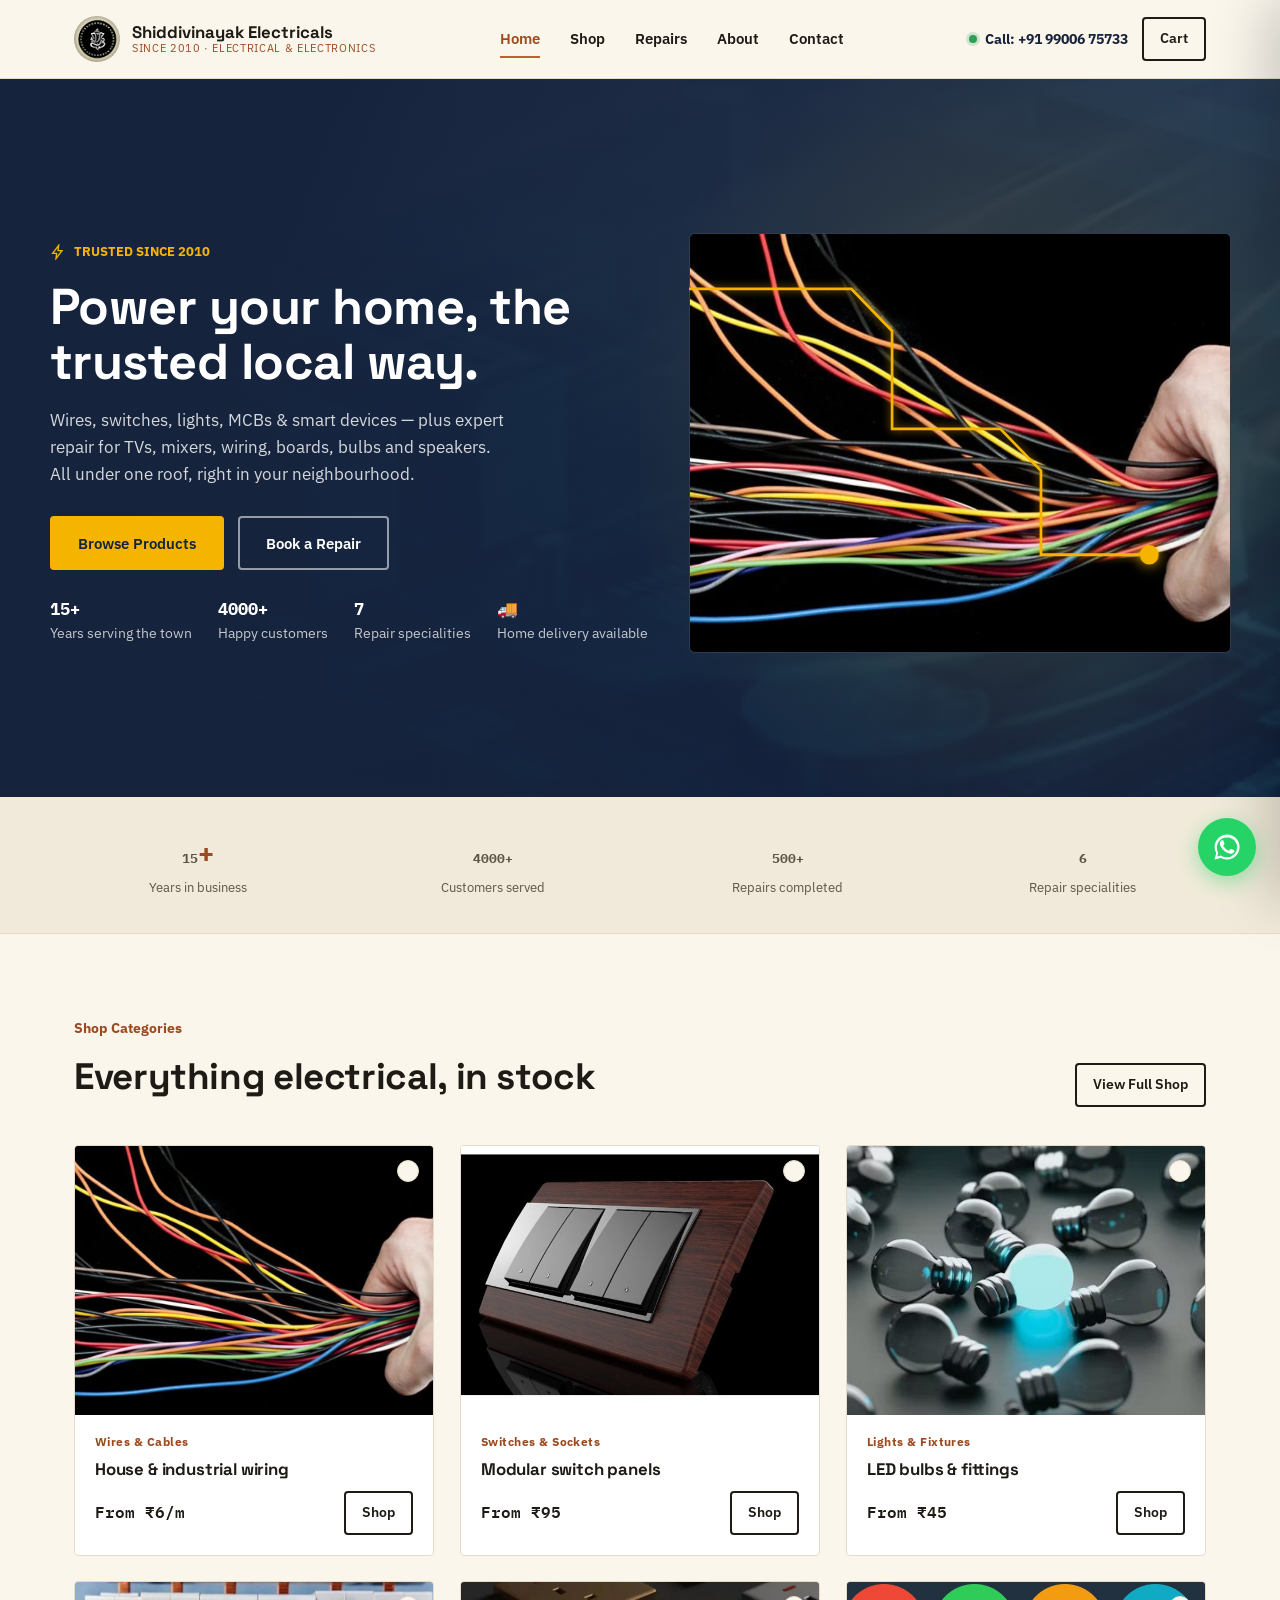
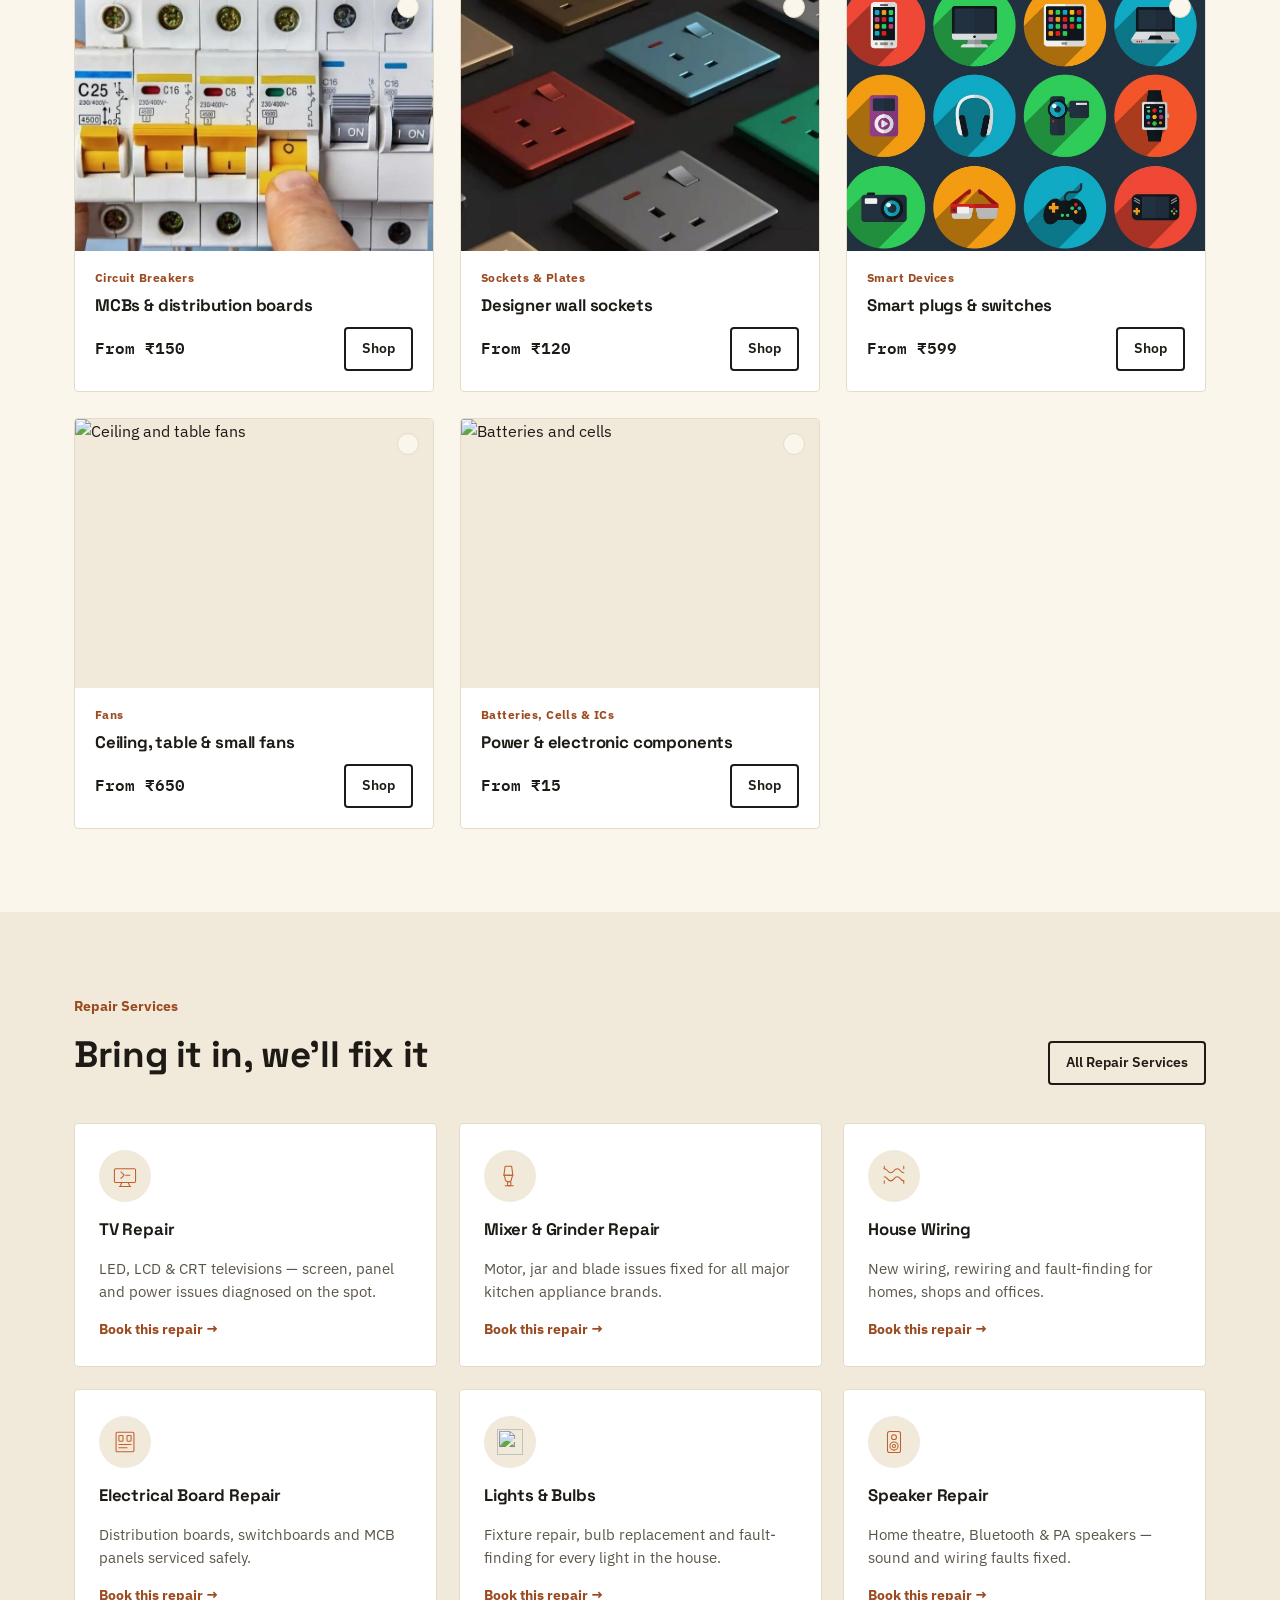
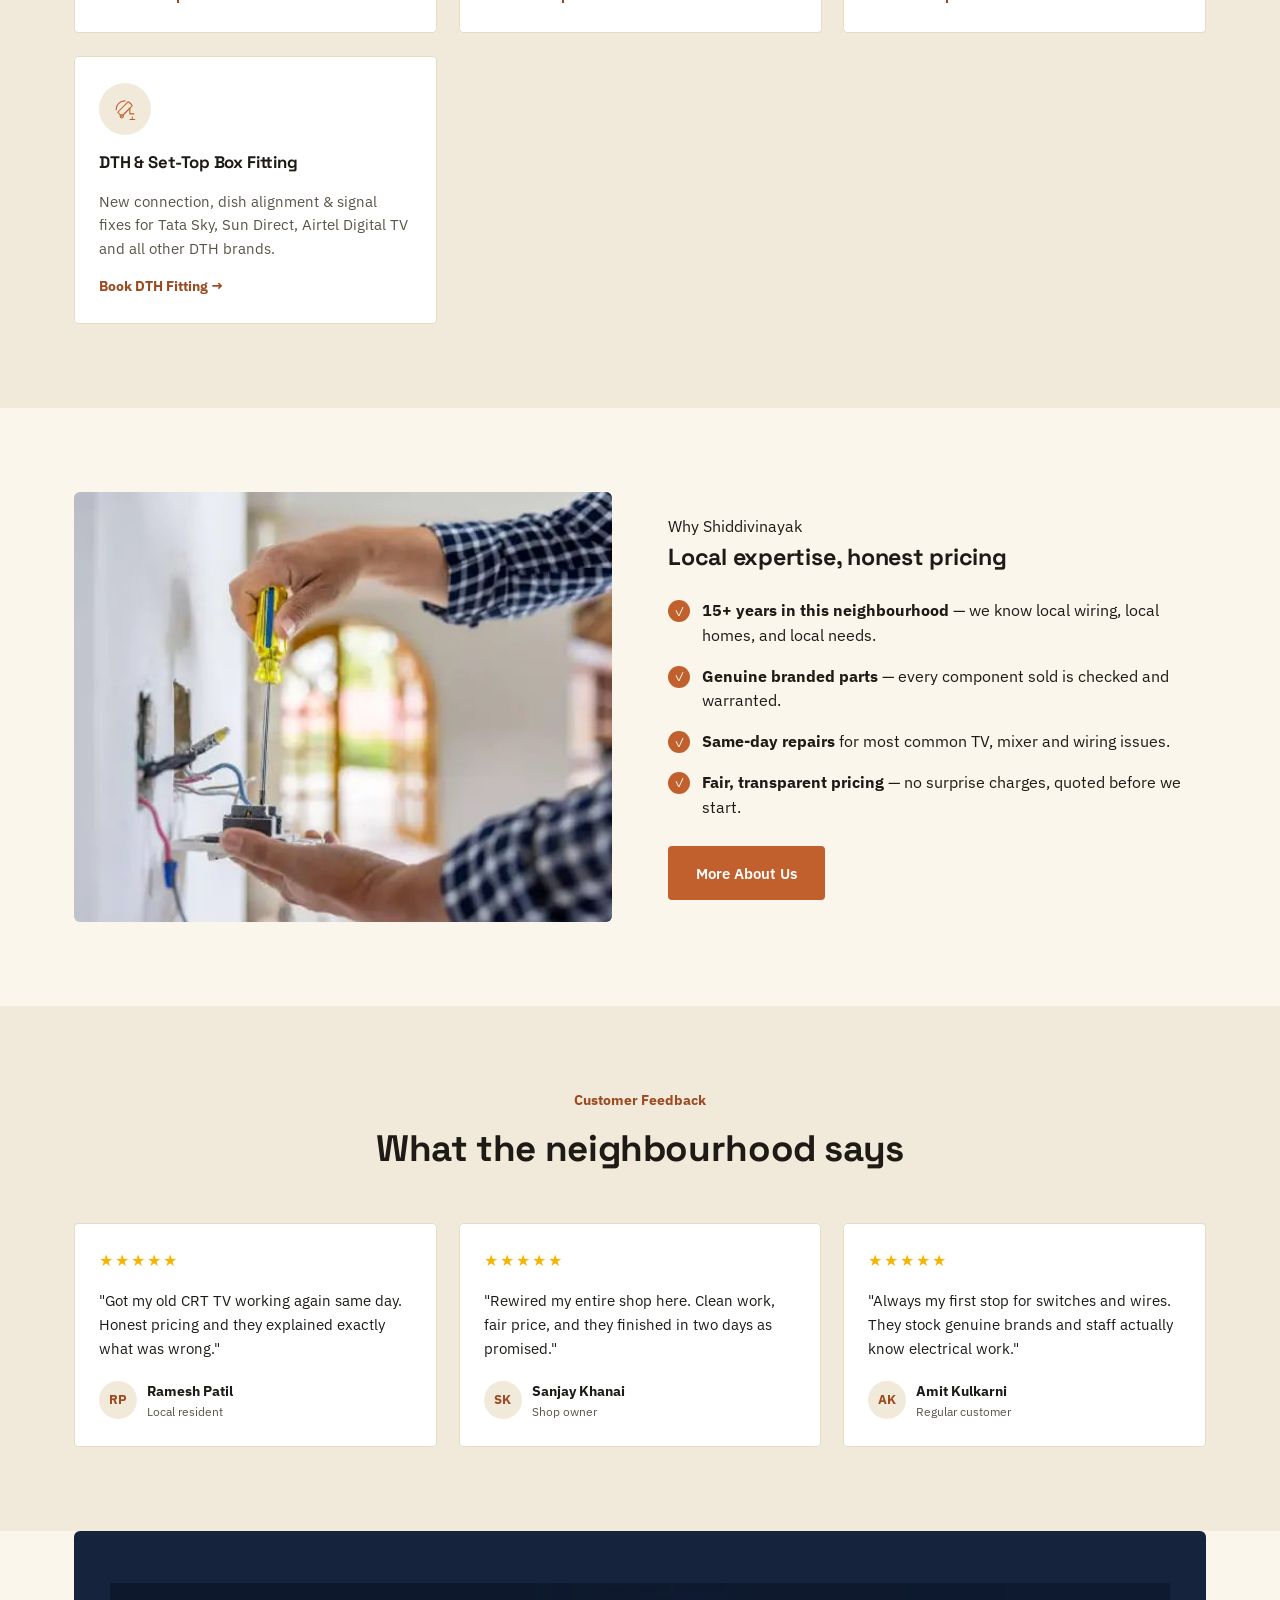
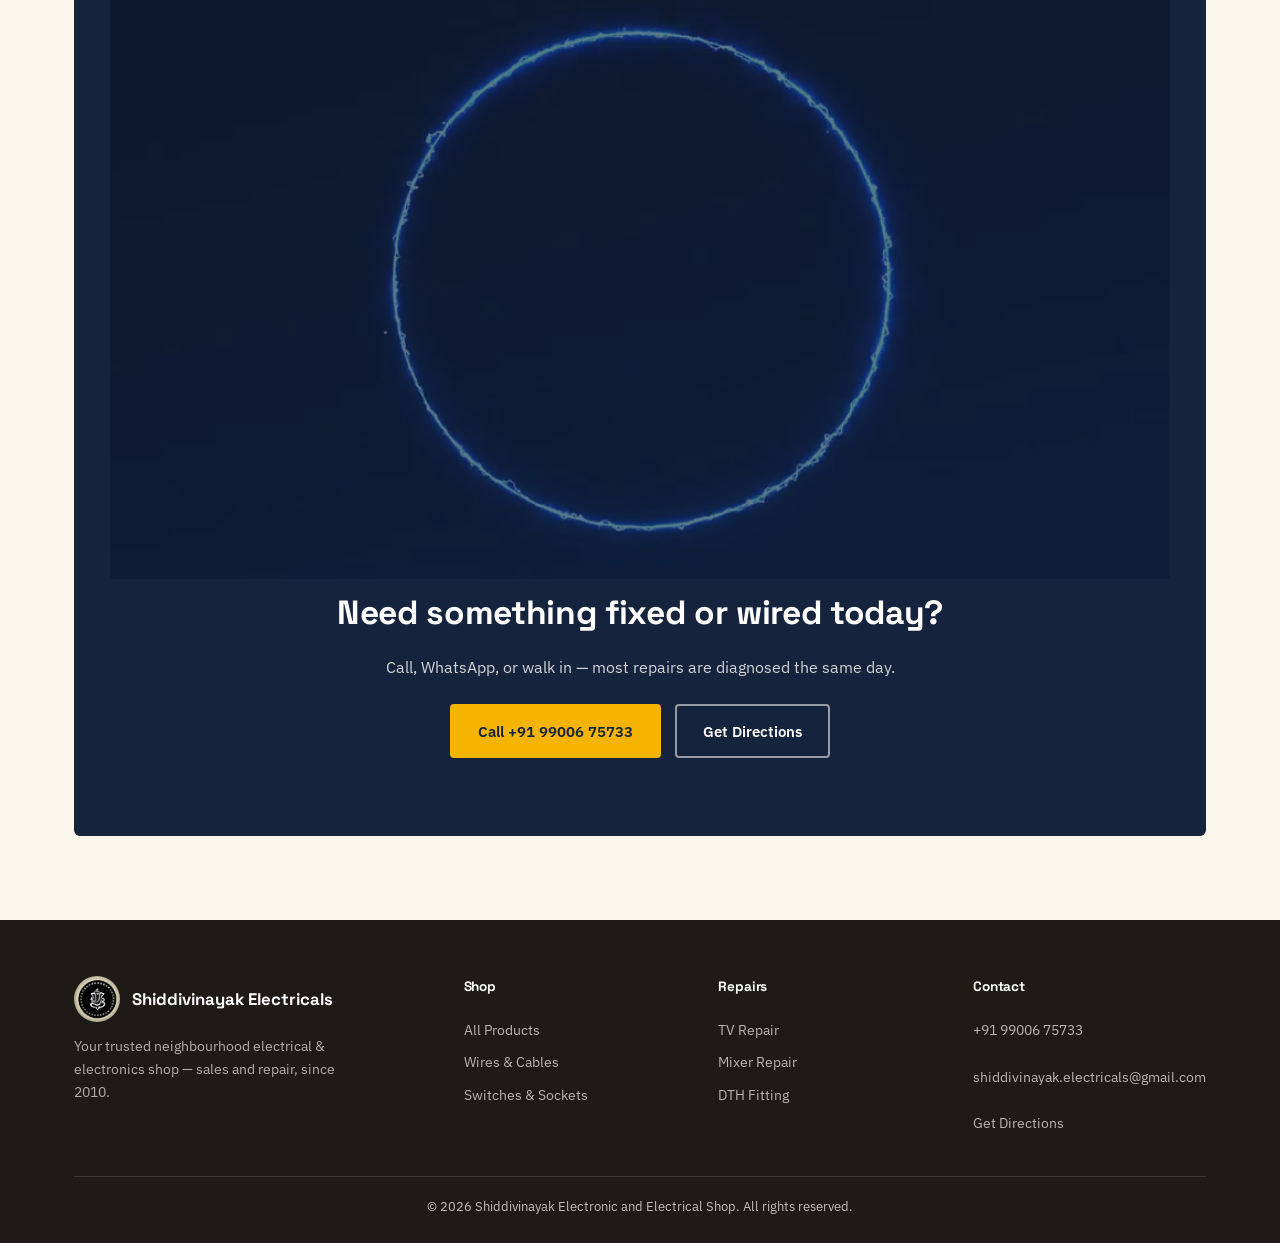
==== index.html @ 53b38245 "Initial commit" ====
<!DOCTYPE html>
<html lang="en">
<head>
<meta charset="UTF-8">
<meta name="viewport" content="width=device-width, initial-scale=1.0">
<title>Shiddivinayak Electricals — Electrical Store & Repair Services</title>
<meta name="description" content="Your trusted neighbourhood electrical & electronics shop — wires, switches, lights, MCBs, smart devices, plus repair for TVs, mixers, wiring, boards, bulbs and speakers.">
<meta name="author" content="Shiddivinayak Electricals">
<meta name="robots" content="index,follow,max-image-preview:large,max-snippet:-1,max-video-preview:-1">
<meta name="geo.region" content="IN-KA">
<meta name="geo.placename" content="Solapur, Karnataka">
<meta name="geo.position" content="16.269445;74.440237">
<meta name="ICBM" content="16.269445, 74.440237">
<meta property="og:title" content="Shiddivinayak Electricals — Electrical Store & Repair Services">
<meta property="og:description" content="Shiddivinayak Electricals in Karnataka offers electrical and electronics products, lights, switches, wires, MCBs, smart devices and TV, mixer, wiring, board, bulb and speaker repairs.">
<meta property="og:site_name" content="Shiddivinayak Electricals">
<meta property="og:type" content="website">
<meta property="og:image" content="images/hero-poster.jpg">
<meta name="twitter:card" content="summary_large_image">
<meta name="twitter:image" content="images/hero-poster.jpg">
<link rel="manifest" href="site.webmanifest">
<link rel="preconnect" href="https://fonts.googleapis.com">
<link href="https://fonts.googleapis.com/css2?family=Space+Grotesk:wght@500;700&family=IBM+Plex+Sans:wght@400;500;600;700&family=IBM+Plex+Mono:wght@500;600&display=swap" rel="stylesheet">
<link rel="stylesheet" href="css/style.css">
<script type="application/ld+json">{
  "@context":"https://schema.org",
  "@type":"ElectricalSupplyStore",
  "name":"Shiddivinayak Electricals",
  "description":"Electrical and electronics shop offering products and repair services.",
  "telephone":"+91 99006 75733",
  "email":"shiddivinayak.electronics@gmail.com",
  "url":"./",
  "image":"images/ganesh2.jpg",
  "priceRange":"₹₹",
  "foundingDate":"2010",
  "address":{"@type":"PostalAddress","streetAddress":"7C9R+Q3H","addressLocality":"Solapur","addressRegion":"Karnataka","postalCode":"591313","addressCountry":"IN"},
  "geo":{"@type":"GeoCoordinates","latitude":16.269445,"longitude":74.440237},
  "openingHoursSpecification":[{"@type":"OpeningHoursSpecification","dayOfWeek":["Monday","Tuesday","Wednesday","Thursday","Friday","Saturday"],"opens":"09:30","closes":"20:30"},{"@type":"OpeningHoursSpecification","dayOfWeek":"Sunday","opens":"10:00","closes":"14:00"}],
  "areaServed":{"@type":"AdministrativeArea","name":"Karnataka"},
  "sameAs":[]
}</script>
</head>
<body>

<header class="site-header">
  <div class="container nav">
    <a href="index.html" class="brand">
      <img src="images/ganesh2.jpg" alt="Shiddivinayak Electricals emblem">
      <span class="brand-text"><span class="name">Shiddivinayak Electricals</span><span class="tagline">SINCE 2010 · ELECTRICAL &amp; ELECTRONICS</span></span>
    </a>
    <nav class="nav-links">
      <a href="index.html" class="active">Home</a>
      <a href="shop.html">Shop</a>
      <a href="repairs.html">Repairs</a>
      <a href="about.html">About</a>
      <a href="contact.html">Contact</a>
    </nav>
    <div class="nav-right">
      <a href="tel:+919900675733" class="call-chip"><span class="dot"></span>Call: +91 99006 75733</a>
      <a href="cart.html" class="btn btn-outline btn-sm">Cart</a>
      <button class="nav-toggle" aria-label="Open menu"><span></span><span></span><span></span></button>
    </div>
  </div>
</header>

<div class="scrim"></div>
<aside class="mobile-menu">
  <div class="mobile-menu-head">
    <span class="brand"><img src="images/ganesh2.jpg" alt=""><span class="brand-text"><span class="name">Shiddivinayak</span></span></span>
    <button class="mobile-menu-close" aria-label="Close menu">✕</button>
  </div>
  <a href="index.html" class="active">Home</a>
  <a href="shop.html">Shop</a>
  <a href="repairs.html">Repairs</a>
  <a href="about.html">About</a>
  <a href="contact.html">Contact</a>
  <a href="user-login.html">Login</a>
  <div style="margin-top:22px;"><a href="tel:+919900675733" class="btn btn-copper btn-block">Call Now</a></div>
</aside>

<section class="hero">
  <video class="hero-video-bg" autoplay muted loop playsinline poster="images/hero-poster.jpg">
    <source src="videos/hero-circuit.mp4" type="video/mp4">
  </video>
  <div class="hero-video-tint"></div>
  <div class="hero-bg-glow"></div>
  <div class="container hero-grid">
    <div>
      <div class="hero-eyebrow">
        <svg class="bolt" viewBox="0 0 24 24" fill="none" stroke="currentColor" stroke-width="2"><path d="M13 2 4 14h6l-1 8 9-12h-6l1-8Z"/></svg>
        TRUSTED SINCE 2010
      </div>
      <h1>Power your home, the trusted local way.</h1>
      <p class="lead">Wires, switches, lights, MCBs &amp; smart devices — plus expert repair for TVs, mixers, wiring, boards, bulbs and speakers. All under one roof, right in your neighbourhood.</p>
      <div class="hero-actions">
        <a href="shop.html" class="btn btn-voltage">Browse Products</a>
        <a href="repairs.html" class="btn btn-outline-light">Book a Repair</a>
      </div>
      <div class="hero-trust">
        <div><b>15+</b>Years serving the town</div>
        <div><b>4000+</b>Happy customers</div>
        <div><b>7</b>Repair specialities</div>
        <div><b>🚚</b>Home delivery available</div>
      </div>
    </div>

    <div class="hero-visual" id="tiltHero">
      <div class="frame">
        <img src="images/wires.jpg" alt="Bundle of colourful electrical wires">
      </div>
      <svg class="circuit-trace" viewBox="0 0 400 300" preserveAspectRatio="none" aria-hidden="true">
        <path d="M0 40 L120 40 L150 70 L150 140 L230 140 L260 170 L260 230 L340 230" />
        <circle cx="340" cy="230" r="7"/>
      </svg>
    </div>
  </div>
</section>

<div class="stats-strip">
  <div class="container stats-grid">
    <div class="stat"><b><span data-count-to="15">0</span>+</b><span>Years in business</span></div>
    <div class="stat"><b><span data-count-to="4000" data-suffix="+">0</span></b><span>Customers served</span></div>
    <div class="stat"><b><span data-count-to="500" data-suffix="+">0</span></b><span>Repairs completed</span></div>
    <div class="stat"><b><span data-count-to="6">0</span></b><span>Repair specialities</span></div>
  </div>
</div>

<section>
  <div class="container">
    <div class="section-head-row">
      <div class="section-head" style="margin-bottom:0;">
        <span class="kicker">Shop Categories</span>
        <h2>Everything electrical, in stock</h2>
      </div>
      <a href="shop.html" class="btn btn-outline btn-sm">View Full Shop</a>
    </div>
    <div class="tag-grid tilt-grid">
      <div class="tag-card">
        <span class="punch"></span>
        <div class="photo"><img src="images/wires.jpg" alt="Wires and cables"></div>
        <div class="body">
          <div class="cat">Wires &amp; Cables</div>
          <h3>House &amp; industrial wiring</h3>
          <div class="foot"><span class="price">From ₹6/m</span><a href="shop.html" class="btn btn-outline btn-sm">Shop</a></div>
        </div>
      </div>
      <div class="tag-card">
        <span class="punch"></span>
        <div class="photo"><img src="images/switch.jpg" alt="Modular switches"></div>
        <div class="body">
          <div class="cat">Switches &amp; Sockets</div>
          <h3>Modular switch panels</h3>
          <div class="foot"><span class="price">From ₹95</span><a href="shop.html" class="btn btn-outline btn-sm">Shop</a></div>
        </div>
      </div>
      <div class="tag-card">
        <span class="punch"></span>
        <div class="photo"><img src="images/light.jpg" alt="LED bulbs and lights"></div>
        <div class="body">
          <div class="cat">Lights &amp; Fixtures</div>
          <h3>LED bulbs &amp; fittings</h3>
          <div class="foot"><span class="price">From ₹45</span><a href="shop.html" class="btn btn-outline btn-sm">Shop</a></div>
        </div>
      </div>
      <div class="tag-card">
        <span class="punch"></span>
        <div class="photo"><img src="images/cir.jpg" alt="Circuit breakers and MCBs"></div>
        <div class="body">
          <div class="cat">Circuit Breakers</div>
          <h3>MCBs &amp; distribution boards</h3>
          <div class="foot"><span class="price">From ₹150</span><a href="shop.html" class="btn btn-outline btn-sm">Shop</a></div>
        </div>
      </div>
      <div class="tag-card">
        <span class="punch"></span>
        <div class="photo"><img src="images/switch2.jpg" alt="Socket plates"></div>
        <div class="body">
          <div class="cat">Sockets &amp; Plates</div>
          <h3>Designer wall sockets</h3>
          <div class="foot"><span class="price">From ₹120</span><a href="shop.html" class="btn btn-outline btn-sm">Shop</a></div>
        </div>
      </div>
      <div class="tag-card">
        <span class="punch"></span>
        <div class="photo"><img src="images/smarth.jpg" alt="Smart home devices"></div>
        <div class="body">
          <div class="cat">Smart Devices</div>
          <h3>Smart plugs &amp; switches</h3>
          <div class="foot"><span class="price">From ₹599</span><a href="shop.html" class="btn btn-outline btn-sm">Shop</a></div>
        </div>
      </div>
      <div class="tag-card">
        <span class="punch"></span>
        <div class="photo"><img src="https://images.unsplash.com/photo-1609519479841-5fd3b2884e17?auto=format&fit=crop&w=800&q=80" alt="Ceiling and table fans"></div>
        <div class="body">
          <div class="cat">Fans</div>
          <h3>Ceiling, table &amp; small fans</h3>
          <div class="foot"><span class="price">From ₹650</span><a href="shop.html" class="btn btn-outline btn-sm">Shop</a></div>
        </div>
      </div>
      <div class="tag-card">
        <span class="punch"></span>
        <div class="photo"><img src="https://images.unsplash.com/photo-1576834975354-ee694be1f0d1?auto=format&fit=crop&w=800&q=80" alt="Batteries and cells"></div>
        <div class="body">
          <div class="cat">Batteries, Cells &amp; ICs</div>
          <h3>Power &amp; electronic components</h3>
          <div class="foot"><span class="price">From ₹15</span><a href="shop.html" class="btn btn-outline btn-sm">Shop</a></div>
        </div>
      </div>
    </div>
  </div>
</section>

<section class="bg-deep">
  <div class="container">
    <div class="section-head-row">
      <div class="section-head" style="margin-bottom:0;">
        <span class="kicker">Repair Services</span>
        <h2>Bring it in, we'll fix it</h2>
      </div>
      <a href="repairs.html" class="btn btn-outline btn-sm">All Repair Services</a>
    </div>
    <div class="repair-grid tilt-grid">
      <div class="repair-card">
        <div class="icon-badge"><img src="images/repair-tv.svg" alt=""></div>
        <h3>TV Repair</h3>
        <p>LED, LCD &amp; CRT televisions — screen, panel and power issues diagnosed on the spot.</p>
        <a href="repairs.html#tv" class="book">Book this repair →</a>
      </div>
      <div class="repair-card">
        <div class="icon-badge"><img src="images/repair-mixer.svg" alt=""></div>
        <h3>Mixer &amp; Grinder Repair</h3>
        <p>Motor, jar and blade issues fixed for all major kitchen appliance brands.</p>
        <a href="repairs.html#mixer" class="book">Book this repair →</a>
      </div>
      <div class="repair-card">
        <div class="icon-badge"><img src="images/repair-wiring.svg" alt=""></div>
        <h3>House Wiring</h3>
        <p>New wiring, rewiring and fault-finding for homes, shops and offices.</p>
        <a href="repairs.html#wiring" class="book">Book this repair →</a>
      </div>
      <div class="repair-card">
        <div class="icon-badge"><img src="images/repair-board.svg" alt=""></div>
        <h3>Electrical Board Repair</h3>
        <p>Distribution boards, switchboards and MCB panels serviced safely.</p>
        <a href="repairs.html#board" class="book">Book this repair →</a>
      </div>
      <div class="repair-card">
        <div class="icon-badge"><img src="images/repair-bulb.svg" alt=""></div>
        <h3>Lights &amp; Bulbs</h3>
        <p>Fixture repair, bulb replacement and fault-finding for every light in the house.</p>
        <a href="repairs.html#lights" class="book">Book this repair →</a>
      </div>
      <div class="repair-card">
        <div class="icon-badge"><img src="images/repair-speaker.svg" alt=""></div>
        <h3>Speaker Repair</h3>
        <p>Home theatre, Bluetooth &amp; PA speakers — sound and wiring faults fixed.</p>
        <a href="repairs.html#speaker" class="book">Book this repair →</a>
      </div>
      <div class="repair-card">
        <div class="icon-badge"><img src="images/repair-dth.svg" alt=""></div>
        <h3>DTH &amp; Set-Top Box Fitting</h3>
        <p>New connection, dish alignment &amp; signal fixes for Tata Sky, Sun Direct, Airtel Digital TV and all other DTH brands.</p>
        <a href="repairs.html#dth" class="book">Book DTH Fitting →</a>
      </div>
    </div>
  </div>
</section>

<section>
  <div class="container feature-split">
    <div>
      <img src="images/electrician.jpg" alt="Electrician fixing a wall switch">
    </div>
    <div>
      <span class="kicker">Why Shiddivinayak</span>
      <h2>Local expertise, honest pricing</h2>
      <ul class="feature-list">
        <li><span class="check">✓</span><div><strong>15+ years in this neighbourhood</strong> — we know local wiring, local homes, and local needs.</div></li>
        <li><span class="check">✓</span><div><strong>Genuine branded parts</strong> — every component sold is checked and warranted.</div></li>
        <li><span class="check">✓</span><div><strong>Same-day repairs</strong> for most common TV, mixer and wiring issues.</div></li>
        <li><span class="check">✓</span><div><strong>Fair, transparent pricing</strong> — no surprise charges, quoted before we start.</div></li>
      </ul>
      <div style="margin-top:26px;"><a href="about.html" class="btn btn-copper">More About Us</a></div>
    </div>
  </div>
</section>

<section class="bg-deep">
  <div class="container">
    <div class="section-head center">
      <span class="kicker">Customer Feedback</span>
      <h2>What the neighbourhood says</h2>
    </div>
    <div class="testi-grid">
      <div class="testi-card">
        <div class="stars">★★★★★</div>
        <p class="quote">"Got my old CRT TV working again same day. Honest pricing and they explained exactly what was wrong."</p>
        <div class="testi-person"><div class="testi-avatar">RP</div><div><div class="name">Ramesh Patil</div><div class="role">Local resident</div></div></div>
      </div>
      <div class="testi-card">
        <div class="stars">★★★★★</div>
        <p class="quote">"Rewired my entire shop here. Clean work, fair price, and they finished in two days as promised."</p>
        <div class="testi-person"><div class="testi-avatar">SK</div><div><div class="name">Sanjay Khanai</div><div class="role">Shop owner</div></div></div>
      </div>
      <div class="testi-card">
        <div class="stars">★★★★★</div>
        <p class="quote">"Always my first stop for switches and wires. They stock genuine brands and staff actually know electrical work."</p>
        <div class="testi-person"><div class="testi-avatar">AK</div><div><div class="name">Amit Kulkarni</div><div class="role">Regular customer</div></div></div>
      </div>
    </div>
  </div>
</section>

<div class="container cta-wrap">
  <div class="cta-band">
    <video class="cta-band-video" autoplay muted loop playsinline poster="images/spark-poster.jpg">
      <source src="videos/spark-ring.mp4" type="video/mp4">
    </video>
    <h2>Need something fixed or wired today?</h2>
    <p>Call, WhatsApp, or walk in — most repairs are diagnosed the same day.</p>
    <div class="hero-actions">
      <a href="tel:+919900675733" class="btn btn-voltage">Call +91 99006 75733</a>
      <a href="https://www.google.com/maps/dir/?api=1&destination=16.269445,74.440237" target="_blank" rel="noopener" class="btn btn-outline-light">Get Directions</a>
    </div>
  </div>
</div>

<footer>
  <div class="container">
    <div class="footer-grid">
      <div class="footer-brand">
        <span class="brand"><img src="images/ganesh2.jpg" alt=""><span class="brand-text"><span class="name">Shiddivinayak Electricals</span></span></span>
        <p>Your trusted neighbourhood electrical &amp; electronics shop — sales and repair, since 2010.</p>
      </div>
      <div class="footer-col"><h4>Shop</h4><a href="shop.html">All Products</a><a href="shop.html">Wires &amp; Cables</a><a href="shop.html">Switches &amp; Sockets</a></div>
      <div class="footer-col"><h4>Repairs</h4><a href="repairs.html">TV Repair</a><a href="repairs.html">Mixer Repair</a><a href="repairs.html#dth">DTH Fitting</a></div>
      <div class="footer-col"><h4>Contact</h4><p>+91 99006 75733</p><p>shiddivinayak.electricals@gmail.com</p><a href="https://www.google.com/maps/dir/?api=1&destination=16.269445,74.440237" target="_blank" rel="noopener">Get Directions</a></div>
    </div>
    <div class="footer-bottom">© 2026 Shiddivinayak Electronic and Electrical Shop. All rights reserved.</div>
  </div>
</footer>

<a href="https://wa.me/919900675733?text=Hi%2C%20I%20have%20an%20enquiry%20from%20your%20website" class="whatsapp-float" aria-label="Chat on WhatsApp" target="_blank" rel="noopener">
  <svg viewBox="0 0 24 24" fill="currentColor"><path d="M17.5 14.4c-.3-.1-1.7-.9-2-.9-.3-.1-.5-.1-.7.1-.2.3-.8.9-1 1.1-.2.2-.3.2-.6.1-.3-.1-1.3-.5-2.4-1.5-.9-.8-1.5-1.8-1.7-2.1-.2-.3 0-.5.1-.6.1-.1.3-.3.4-.5.1-.2.2-.3.3-.5.1-.2 0-.4 0-.5C10 9 9.4 7.6 9.1 7c-.2-.5-.4-.4-.6-.4h-.5c-.2 0-.5.1-.7.3-.3.3-1 1-1 2.4s1 2.8 1.2 3c.1.2 2 3.1 4.9 4.3.7.3 1.2.5 1.6.6.7.2 1.3.2 1.8.1.5-.1 1.7-.7 1.9-1.3.2-.7.2-1.2.2-1.3-.1-.1-.3-.2-.6-.3Z"/><path d="M12 2a10 10 0 0 0-8.6 15L2 22l5.1-1.3A10 10 0 1 0 12 2Zm0 18.2c-1.6 0-3.1-.4-4.5-1.2l-.3-.2-3 .8.8-2.9-.2-.3A8.2 8.2 0 1 1 20.2 12 8.2 8.2 0 0 1 12 20.2Z"/></svg>
</a>
<script src="js/main.js"></script>
</body>
</html>
---- css/style.css ----
/* ==========================================================================
   Shiddivinayak Electricals — shared stylesheet
   Design tokens: paper cream + copper wire + voltage amber + circuit navy
   ========================================================================== */

:root{
  --paper:#FAF6EC;
  --paper-deep:#F1EADA;
  --ink:#1E1B16;
  --ink-soft:#5B5548;
  --copper:#C1602C;
  --copper-deep:#9C4A20;
  --voltage:#F5B400;
  --navy:#16233D;
  --navy-soft:#223252;
  --line:#E4DCC8;
  --card:#FFFFFF;

  --display:"Space Grotesk",sans-serif;
  --body:"IBM Plex Sans",sans-serif;
  --mono:"IBM Plex Mono",monospace;

  --radius:4px;
  --container:1180px;
}

*{box-sizing:border-box}
html{scroll-behavior:smooth;overflow-x:hidden}
body{
  margin:0;
  background:var(--paper);
  color:var(--ink);
  font-family:var(--body);
  line-height:1.6;
  font-size:15.5px;
  overflow-x:hidden;
}
img{max-width:100%;display:block}
a{color:inherit;text-decoration:none}
ul{list-style:none;margin:0;padding:0}
button,input,select,textarea{font-family:inherit}
button{cursor:pointer}
h1,h2,h3,h4{font-family:var(--display);margin:0;font-weight:700;letter-spacing:-.01em;color:var(--ink)}

.container{max-width:var(--container);margin:0 auto;padding:0 24px}
section{padding:84px 0}
@media(max-width:768px){section{padding:52px 0}}

/* Respect reduced motion globally */
@media(prefers-reduced-motion:reduce){
  *{animation-duration:0.001ms !important;animation-iteration-count:1 !important;transition-duration:0.001ms !important;scroll-behavior:auto !important}
}

/* ---------- Buttons ---------- */
.btn{
  display:inline-flex;align-items:center;gap:9px;
  padding:13px 26px;
  font-weight:600;font-size:.95rem;
  border-radius:var(--radius);
  border:2px solid transparent;
  transition:transform .15s ease, background .15s ease, border-color .15s ease;
}
.btn:active{transform:scale(.98)}
.btn-copper{background:var(--copper);color:#fff}
.btn-copper:hover{background:var(--copper-deep)}
.btn-voltage{background:var(--voltage);color:var(--navy)}
.btn-voltage:hover{background:#e0a600}
.btn-outline{background:transparent;border-color:var(--ink);color:var(--ink)}
.btn-outline:hover{background:var(--ink);color:var(--paper)}
.btn-outline-light{background:transparent;border-color:rgba(255,255,255,.55);color:#fff}
.btn-outline-light:hover{background:rgba(255,255,255,.12);border-color:#fff}
.btn-block{width:100%;justify-content:center}
.btn-sm{padding:9px 16px;font-size:.85rem}

/* ---------- Header ---------- */
.site-header{
  position:sticky;top:0;z-index:100;
  background:rgba(250,246,236,.92);
  backdrop-filter:blur(10px);
  border-bottom:1px solid var(--line);
}
.nav{display:flex;align-items:center;justify-content:space-between;height:78px;gap:20px}
.brand{display:flex;align-items:center;gap:12px}
.brand img{width:46px;height:46px;border-radius:50%;object-fit:cover;flex-shrink:0}
.brand-text{display:flex;flex-direction:column;line-height:1.15}
.brand-text .name{font-family:var(--display);font-weight:700;font-size:1.05rem;color:var(--ink)}
.brand-text .tagline{font-size:.68rem;letter-spacing:.06em;color:var(--copper-deep)}

.nav-links{display:flex;align-items:center;gap:30px}
.nav-links a{font-weight:600;font-size:.92rem;position:relative;padding:4px 0}
.nav-links a.active,.nav-links a:hover{color:var(--copper-deep)}
.nav-links a.active::after{content:"";position:absolute;left:0;right:0;bottom:-3px;height:2px;background:var(--copper)}

.nav-right{display:flex;align-items:center;gap:14px}
.call-chip{display:flex;align-items:center;gap:8px;font-weight:700;font-size:.88rem;color:var(--navy)}
.call-chip .dot{width:8px;height:8px;border-radius:50%;background:#2f9e57;box-shadow:0 0 0 3px rgba(47,158,87,.2)}

.nav-toggle{display:none;width:42px;height:42px;border:none;background:var(--paper-deep);border-radius:8px;align-items:center;justify-content:center;flex-direction:column;gap:4px}
.nav-toggle span{width:18px;height:2px;background:var(--ink);display:block}
@media(max-width:960px){
  .nav-links{display:none}
  .nav-right .call-chip{display:none}
  .nav-toggle{display:flex}
}

.mobile-menu{
  position:fixed;inset:0 0 0 auto;width:min(310px,85vw);background:var(--paper);z-index:200;
  padding:24px;box-shadow:-16px 0 50px rgba(0,0,0,.18);
  transform:translateX(100%);transition:transform .25s ease;
}
.mobile-menu.open{transform:translateX(0)}
.mobile-menu-head{display:flex;justify-content:space-between;align-items:center;margin-bottom:26px}
.mobile-menu-close{width:34px;height:34px;border:none;background:var(--paper-deep);border-radius:8px;font-size:1.1rem}
.mobile-menu a{display:block;padding:13px 2px;font-weight:600;border-bottom:1px solid var(--line)}
.mobile-menu a.active{color:var(--copper-deep)}
.scrim{display:none;position:fixed;inset:0;background:rgba(20,17,12,.4);z-index:150}
.scrim.open{display:block}

/* ---------- Hero (signature animated moment) ---------- */
.hero{position:relative;overflow:hidden;background:var(--navy);color:#fff}
.hero-video-bg{position:absolute;inset:0;width:100%;height:100%;object-fit:cover;opacity:.32;z-index:0}
.hero-video-tint{position:absolute;inset:0;background:linear-gradient(115deg,var(--navy) 20%,rgba(22,35,61,.75) 60%,rgba(22,35,61,.4));z-index:1}
.hero-grid{display:grid;grid-template-columns:1.05fr .95fr;gap:40px;align-items:center;padding:70px 0 60px;position:relative;z-index:2}
.hero-eyebrow{display:flex;align-items:center;gap:8px;color:var(--voltage);font-weight:700;font-size:.82rem;margin-bottom:18px}
.hero-eyebrow .bolt{width:16px;height:16px}
.hero h1{font-size:clamp(2.1rem,4.2vw,3.15rem);line-height:1.08;color:#fff;margin-bottom:18px}
.hero p.lead{color:rgba(255,255,255,.82);font-size:1.05rem;max-width:460px;margin-bottom:28px}
.hero-actions{display:flex;gap:14px;flex-wrap:wrap;margin-bottom:26px}
.hero-trust{display:flex;gap:26px;flex-wrap:wrap;color:rgba(255,255,255,.75);font-size:.85rem}
.hero-trust b{color:#fff;font-family:var(--mono);font-size:1.05rem;display:block}

.hero-visual{position:relative}
.hero-visual .frame{
  position:relative;border-radius:6px;overflow:hidden;
  aspect-ratio:4/3.1;
  background:#0e1830;
  border:1px solid rgba(255,255,255,.15);
}
.hero-visual .frame img,.hero-visual .frame video{width:100%;height:100%;object-fit:cover}

/* circuit trace svg overlay - the one orchestrated animated moment */
.circuit-trace{position:absolute;inset:0;width:100%;height:100%;pointer-events:none;z-index:3}
.circuit-trace path{
  fill:none;stroke:var(--voltage);stroke-width:2;stroke-linecap:round;
  stroke-dasharray:600;stroke-dashoffset:600;
  animation:draw-trace 2.4s ease forwards .4s;
  filter:drop-shadow(0 0 3px rgba(245,180,0,.7));
}
.circuit-trace circle{
  fill:var(--voltage);opacity:0;
  animation:node-pop .5s ease forwards 2.6s;
  filter:drop-shadow(0 0 5px rgba(245,180,0,.9));
}
@keyframes draw-trace{to{stroke-dashoffset:0}}
@keyframes node-pop{from{opacity:0;transform:scale(0)}to{opacity:1;transform:scale(1)}}

.hero-bg-glow{position:absolute;top:-20%;right:-10%;width:60%;height:140%;background:radial-gradient(circle,rgba(245,180,0,.14),transparent 65%);z-index:1}

@media(max-width:900px){
  .hero-grid{grid-template-columns:1fr;padding-top:40px}
  .hero-visual{order:-1}
}

/* ---------- Stats strip ---------- */
.stats-strip{background:var(--paper-deep);border-bottom:1px solid var(--line)}
.stats-grid{display:grid;grid-template-columns:repeat(4,1fr);padding:34px 0;text-align:center}
.stats-grid .stat b{font-family:var(--mono);font-size:1.7rem;color:var(--copper-deep);display:block}
.stats-grid .stat span{font-size:.8rem;color:var(--ink-soft)}
@media(max-width:700px){.stats-grid{grid-template-columns:repeat(2,1fr);gap:22px}}

/* ---------- Section heads ---------- */
.section-head{max-width:640px;margin:0 0 44px}
.section-head.center{margin-left:auto;margin-right:auto;text-align:center}
.section-head .kicker{color:var(--copper-deep);font-weight:700;font-size:.85rem;margin-bottom:8px;display:block}
.section-head h2{font-size:clamp(1.7rem,3vw,2.3rem)}
.section-head p{color:var(--ink-soft);margin-top:10px;font-size:1.02rem}
.section-head-row{display:flex;justify-content:space-between;align-items:flex-end;gap:20px;margin-bottom:38px}

/* ---------- Category / product "tag ticket" cards ---------- */
.tag-grid{display:grid;grid-template-columns:repeat(3,1fr);gap:26px}
.tag-card{
  background:var(--card);border:1px solid var(--line);border-radius:var(--radius);
  overflow:hidden;position:relative;transition:transform .18s ease,box-shadow .18s ease;
}
.tag-card:hover{box-shadow:0 16px 34px rgba(30,27,22,.12)}
.tilt-grid .tag-card,.tilt-grid .repair-card{will-change:transform;transform-style:preserve-3d}
.hero-visual{will-change:transform;transform-style:preserve-3d}
.tag-card .photo{aspect-ratio:4/3;background:var(--paper-deep);overflow:hidden}
.tag-card .photo img{width:100%;height:100%;object-fit:cover}
.tag-card .punch{
  position:absolute;top:14px;right:14px;width:22px;height:22px;border-radius:50%;
  background:var(--paper);border:1px solid var(--line);z-index:2;
}
.tag-card .body{padding:18px 20px 20px}
.tag-card .body .brand{font-size:.68rem;letter-spacing:.06em;color:var(--ink-soft);font-weight:700;text-transform:uppercase;margin-bottom:4px}
.tag-card .body .cat{font-size:.72rem;letter-spacing:.04em;color:var(--copper-deep);font-weight:700;margin-bottom:5px}
.tag-card .body h3{font-size:1.05rem;margin-bottom:8px}
.tag-card .rating{display:flex;align-items:center;gap:6px;font-size:.78rem;color:var(--ink-soft);margin-bottom:10px}
.tag-card .rating .stars{color:var(--voltage);letter-spacing:1px;font-size:.85rem}
.tag-card .rating .count{color:var(--ink-soft)}
.tag-card .price-row{display:flex;align-items:baseline;gap:8px;margin-bottom:12px;flex-wrap:wrap}
.tag-card .price-row .mrp{font-family:var(--mono);font-size:.85rem;color:var(--ink-soft);text-decoration:line-through;opacity:.75}
.tag-card .price-row .sale{font-family:var(--mono);font-weight:700;color:var(--ink);font-size:1.05rem}
.tag-card .price-row .off{font-size:.7rem;font-weight:700;color:#1c8a4b;background:#e6f6ec;padding:2px 7px;border-radius:999px}
.tag-card .price{font-family:var(--mono);font-weight:600;color:var(--ink)}
.tag-card .foot{display:flex;justify-content:flex-end;align-items:center;gap:10px}
.tag-card .foot:has(.price){justify-content:space-between}

.delivery-banner{
  display:flex;align-items:center;gap:16px;
  background:linear-gradient(90deg,var(--paper-deep),var(--paper));
  border:1px solid var(--line);
  border-radius:var(--radius);
  padding:16px 20px;
  margin-bottom:24px;
}
.delivery-banner > span{font-size:1.6rem;flex:none}
.delivery-banner > div{flex:1;font-size:.92rem;color:var(--ink-soft)}
.delivery-banner > div strong{color:var(--ink)}
.delivery-banner .btn{flex:none}
@media(max-width:640px){.delivery-banner{flex-wrap:wrap}.delivery-banner .btn{width:100%}}

.delivery-toggle{display:flex;flex-direction:column;gap:10px;margin-bottom:18px}
.delivery-option{
  display:flex;flex-direction:column;gap:2px;
  border:1.5px solid var(--line);
  border-radius:var(--radius);
  padding:10px 14px;
  cursor:pointer;
  transition:border-color .15s ease, background .15s ease;
  position:relative;
}
.delivery-option input{position:absolute;top:12px;right:14px}
.delivery-option .opt-title{font-weight:600;font-size:.92rem}
.delivery-option .opt-sub{font-size:.78rem;color:var(--ink-soft)}
.delivery-option:has(input:checked){border-color:var(--copper);background:var(--paper-deep)}
@media(max-width:900px){.tag-grid{grid-template-columns:repeat(2,1fr)}}
@media(max-width:560px){.tag-grid{grid-template-columns:1fr}}

/* ---------- Repair services cards ---------- */
.repair-grid{display:grid;grid-template-columns:repeat(3,1fr);gap:22px}
.repair-card{
  background:var(--card);border:1px solid var(--line);border-radius:var(--radius);
  padding:26px 24px;display:flex;flex-direction:column;gap:14px;
  transition:box-shadow .18s ease;
}
.repair-card:hover{box-shadow:0 16px 34px rgba(30,27,22,.12)}
.repair-card .icon-badge{width:52px;height:52px;border-radius:50%;background:var(--paper-deep);display:flex;align-items:center;justify-content:center}
.repair-card .icon-badge img{width:26px;height:26px}
.repair-card h3{font-size:1.05rem}
.repair-card p{color:var(--ink-soft);font-size:.92rem;margin:0}
.repair-card .book{margin-top:auto;font-weight:700;color:var(--copper-deep);font-size:.88rem;display:inline-flex;align-items:center;gap:6px}
@media(max-width:900px){.repair-grid{grid-template-columns:repeat(2,1fr)}}
@media(max-width:560px){.repair-grid{grid-template-columns:1fr}}

/* ---------- Feature split ---------- */
.feature-split{display:grid;grid-template-columns:1fr 1fr;gap:56px;align-items:center}
.feature-split img{border-radius:6px;width:100%;aspect-ratio:4/3.2;object-fit:cover}
.feature-list{margin-top:22px;display:flex;flex-direction:column;gap:16px}
.feature-list li{display:flex;gap:12px;align-items:flex-start;list-style:none}
.feature-list .check{width:22px;height:22px;border-radius:50%;background:var(--copper);color:#fff;flex-shrink:0;display:flex;align-items:center;justify-content:center;font-size:.75rem;margin-top:2px}
@media(max-width:860px){.feature-split{grid-template-columns:1fr}.feature-split img{order:-1}}

/* ---------- Testimonials ---------- */
.testi-grid{display:grid;grid-template-columns:repeat(3,1fr);gap:22px}
.testi-card{background:var(--card);border:1px solid var(--line);border-radius:var(--radius);padding:24px}
.testi-card .stars{color:var(--voltage);letter-spacing:2px;margin-bottom:12px}
.testi-card p.quote{font-size:.95rem;margin-bottom:18px}
.testi-person{display:flex;align-items:center;gap:10px}
.testi-avatar{width:38px;height:38px;border-radius:50%;background:var(--paper-deep);display:flex;align-items:center;justify-content:center;font-weight:700;font-size:.8rem;color:var(--copper-deep)}
.testi-person .name{font-weight:700;font-size:.9rem}
.testi-person .role{color:var(--ink-soft);font-size:.78rem}
@media(max-width:900px){.testi-grid{grid-template-columns:1fr}}

/* ---------- CTA band ---------- */
.cta-band{background:var(--navy);color:#fff;border-radius:6px;padding:52px 36px;text-align:center;position:relative;overflow:hidden}
.cta-band-video{position:absolute;inset:0;width:100%;height:100%;object-fit:cover;opacity:.4;z-index:0}
.cta-band>*{position:relative;z-index:1}
.cta-band h2{color:#fff;font-size:clamp(1.5rem,3vw,2.1rem);margin-bottom:12px}
.cta-band p{color:rgba(255,255,255,.8);margin-bottom:24px}
.cta-band .hero-actions{justify-content:center}
.cta-wrap{padding-bottom:84px}
@media(max-width:768px){.cta-wrap{padding-bottom:52px}}

/* ---------- Footer ---------- */
footer{background:var(--ink);color:rgba(255,255,255,.72);padding:56px 0 26px}
.footer-grid{display:grid;grid-template-columns:1.6fr repeat(3,1fr);gap:30px;padding-bottom:36px;border-bottom:1px solid rgba(255,255,255,.12)}
.footer-brand .brand-text .name{color:#fff}
.footer-brand p{color:rgba(255,255,255,.65);font-size:.9rem;margin-top:12px;max-width:280px}
.footer-col h4{color:#fff;font-size:.85rem;margin-bottom:16px;font-family:var(--display)}
.footer-col a,.footer-col p{display:block;font-size:.88rem;color:rgba(255,255,255,.68);padding:5px 0}
.footer-bottom{padding-top:20px;text-align:center;font-size:.8rem}
@media(max-width:860px){.footer-grid{grid-template-columns:repeat(2,1fr)}}

/* ---------- Page header (inner pages) ---------- */
.page-header{background:var(--navy);color:#fff;padding:52px 0 44px}
.breadcrumb{color:rgba(255,255,255,.6);font-size:.85rem;margin-bottom:12px}
.breadcrumb a{color:rgba(255,255,255,.6)}
.page-header h1{color:#fff;font-size:clamp(1.8rem,3.4vw,2.4rem);margin-bottom:10px}
.page-header p{color:rgba(255,255,255,.78);max-width:560px}

/* ---------- Shop page ---------- */
.pill-row{display:flex;gap:10px;flex-wrap:wrap;margin-bottom:30px}
.pill{padding:9px 18px;border-radius:var(--radius);border:1px solid var(--line);background:#fff;font-weight:600;font-size:.85rem}
.pill.active{background:var(--copper);border-color:var(--copper);color:#fff}

/* ---------- Contact / forms ---------- */
.field{margin-bottom:18px}
.field label{display:block;font-weight:600;font-size:.86rem;margin-bottom:7px}
.field input,.field select,.field textarea{
  width:100%;padding:12px 14px;border:1px solid var(--line);border-radius:var(--radius);
  font-size:.95rem;font-family:inherit;background:#fff;
}
.field input:focus,.field select:focus,.field textarea:focus{outline:2px solid var(--copper);outline-offset:1px}
.contact-grid{display:grid;grid-template-columns:1fr 1.05fr;gap:48px}
.contact-info-card{background:var(--navy);color:#fff;border-radius:6px;padding:34px}
.contact-info-card h3{color:#fff;margin-bottom:16px}
.contact-info-card .row{display:flex;gap:12px;margin-bottom:18px;font-size:.92rem}
.contact-info-card .row b{display:block;color:var(--voltage);font-size:.78rem;margin-bottom:2px;letter-spacing:.03em}
.map-box{margin-top:20px;border-radius:6px;overflow:hidden;border:1px solid rgba(255,255,255,.15)}
@media(max-width:860px){.contact-grid{grid-template-columns:1fr}}

/* ---------- Cart ---------- */
.cart-layout{display:grid;grid-template-columns:1.6fr .9fr;gap:40px;align-items:flex-start}
.cart-row{display:grid;grid-template-columns:80px 1fr auto;gap:16px;padding:16px 0;border-bottom:1px solid var(--line);align-items:center}
.cart-row img{width:80px;height:80px;object-fit:cover;border-radius:4px;background:var(--paper-deep)}
.cart-row h4{margin:0 0 4px}
.cart-row .muted{color:var(--ink-soft);font-size:.85rem}
.qty-box{display:flex;align-items:center;gap:10px;margin-top:8px}
.qty-box button{width:26px;height:26px;border:1px solid var(--line);background:#fff;border-radius:4px}
.cart-summary{background:var(--card);border:1px solid var(--line);border-radius:6px;padding:26px}
.cart-summary .row{display:flex;justify-content:space-between;padding:8px 0;font-size:.92rem}
.cart-summary hr{border:none;border-top:1px solid var(--line);margin:10px 0}
.cart-summary .total{font-weight:700;font-size:1.1rem}
@media(max-width:860px){.cart-layout{grid-template-columns:1fr}}

/* ---------- Auth ---------- */
.auth-wrap{display:grid;grid-template-columns:1fr 1fr;min-height:calc(100vh - 79px)}
.auth-side{background:var(--navy);color:#fff;padding:60px;display:flex;flex-direction:column;justify-content:center}
.auth-side h2{color:#fff;font-size:1.9rem;margin-bottom:14px}
.auth-side p{color:rgba(255,255,255,.8);max-width:380px}
.auth-form-panel{display:flex;align-items:center;justify-content:center;padding:48px 24px}
.auth-form{width:100%;max-width:400px}
.auth-form h1{font-size:1.6rem;margin-bottom:8px}
.auth-form>p.sub{color:var(--ink-soft);margin-bottom:26px}
.auth-switch{text-align:center;margin-top:20px;font-size:.9rem;color:var(--ink-soft)}
.auth-switch a{color:var(--copper-deep);font-weight:700}
@media(max-width:900px){.auth-wrap{grid-template-columns:1fr}.auth-side{padding:44px 30px}}

/* ---------- misc ---------- */
.bg-deep{background:var(--paper-deep)}
.bg-navy{background:var(--navy);color:#fff}
.bg-navy h2{color:#fff}
.text-center{text-align:center}
.grid-2{display:grid;grid-template-columns:1fr 1fr;gap:40px}
@media(max-width:800px){.grid-2{grid-template-columns:1fr}}

/* ---------- Floating WhatsApp button ---------- */
.whatsapp-float{
  position:fixed;bottom:24px;right:24px;z-index:300;
  width:58px;height:58px;border-radius:50%;
  background:#25D366;color:#fff;
  display:flex;align-items:center;justify-content:center;
  box-shadow:0 6px 20px rgba(37,211,102,.45);
  transition:transform .2s ease;
}
.whatsapp-float:hover{transform:scale(1.08)}
.whatsapp-float svg{width:30px;height:30px}
@media(max-width:600px){.whatsapp-float{width:52px;height:52px;bottom:18px;right:18px}}
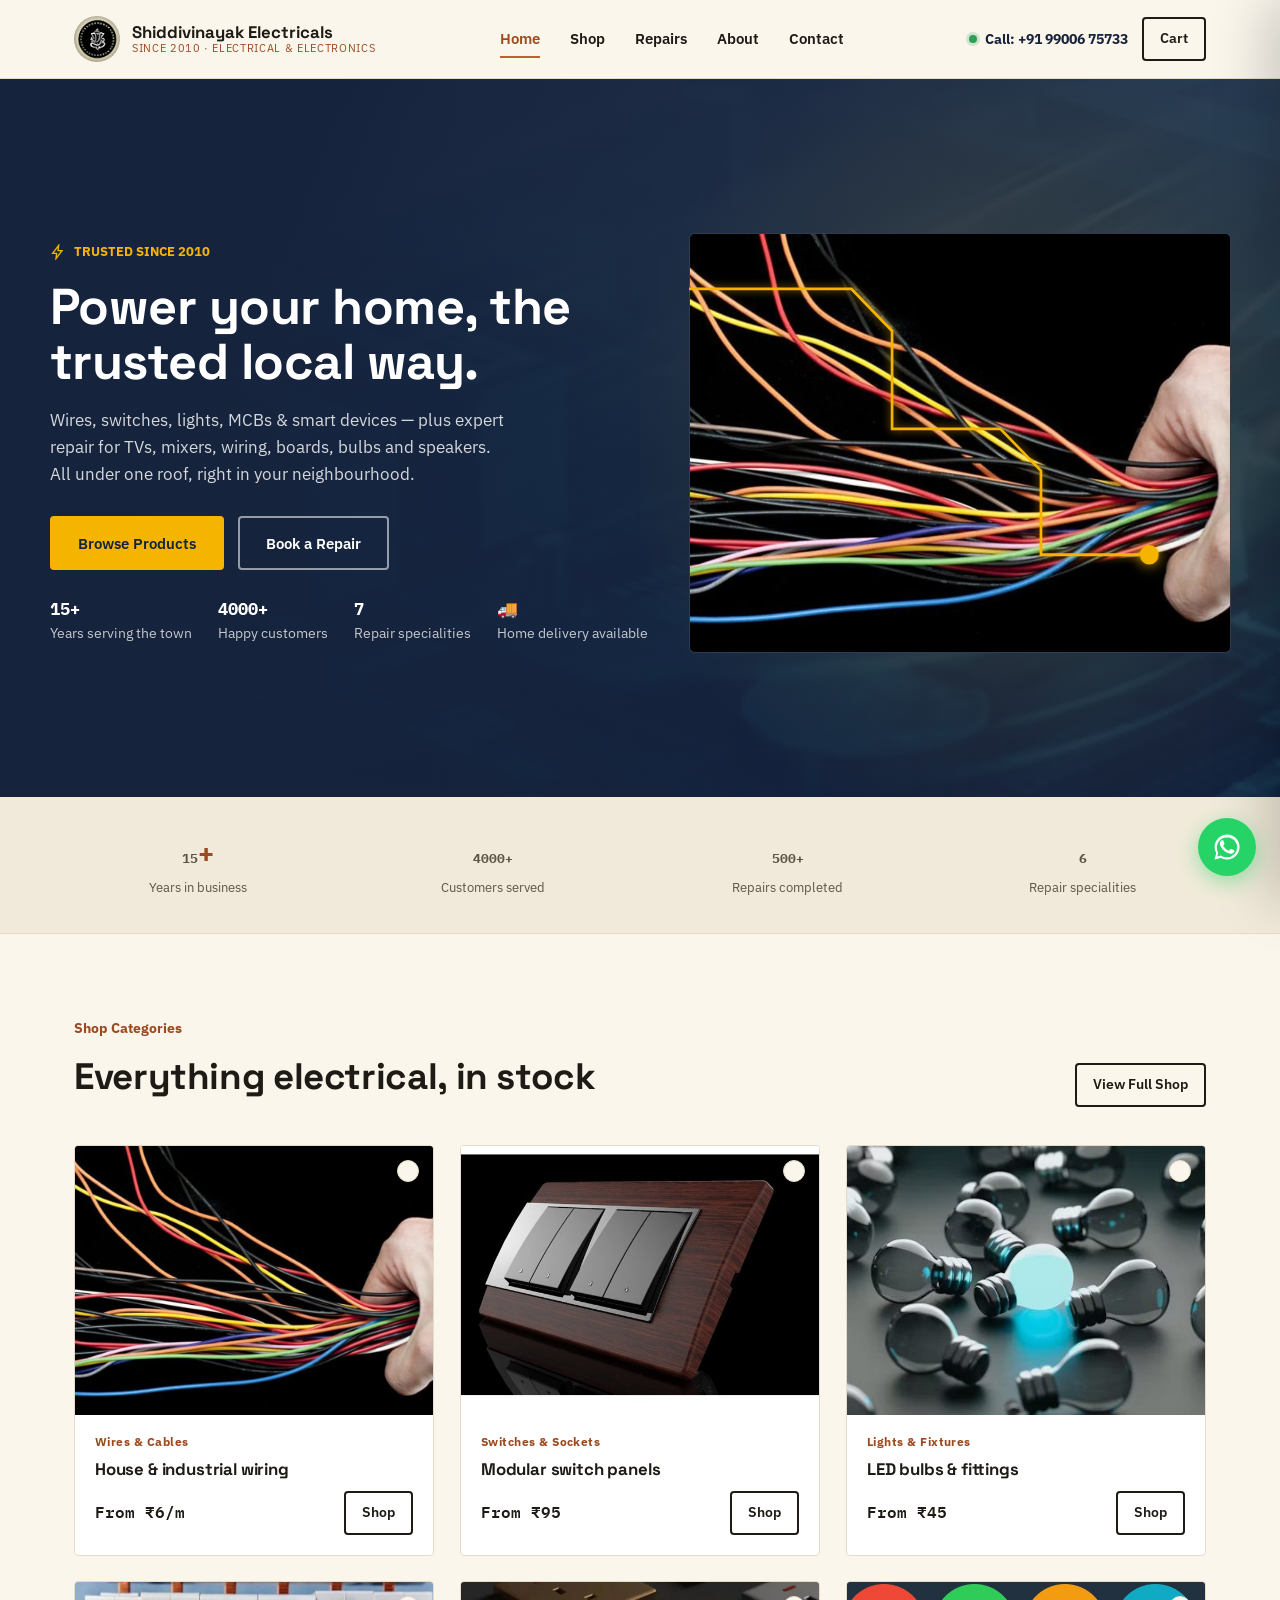
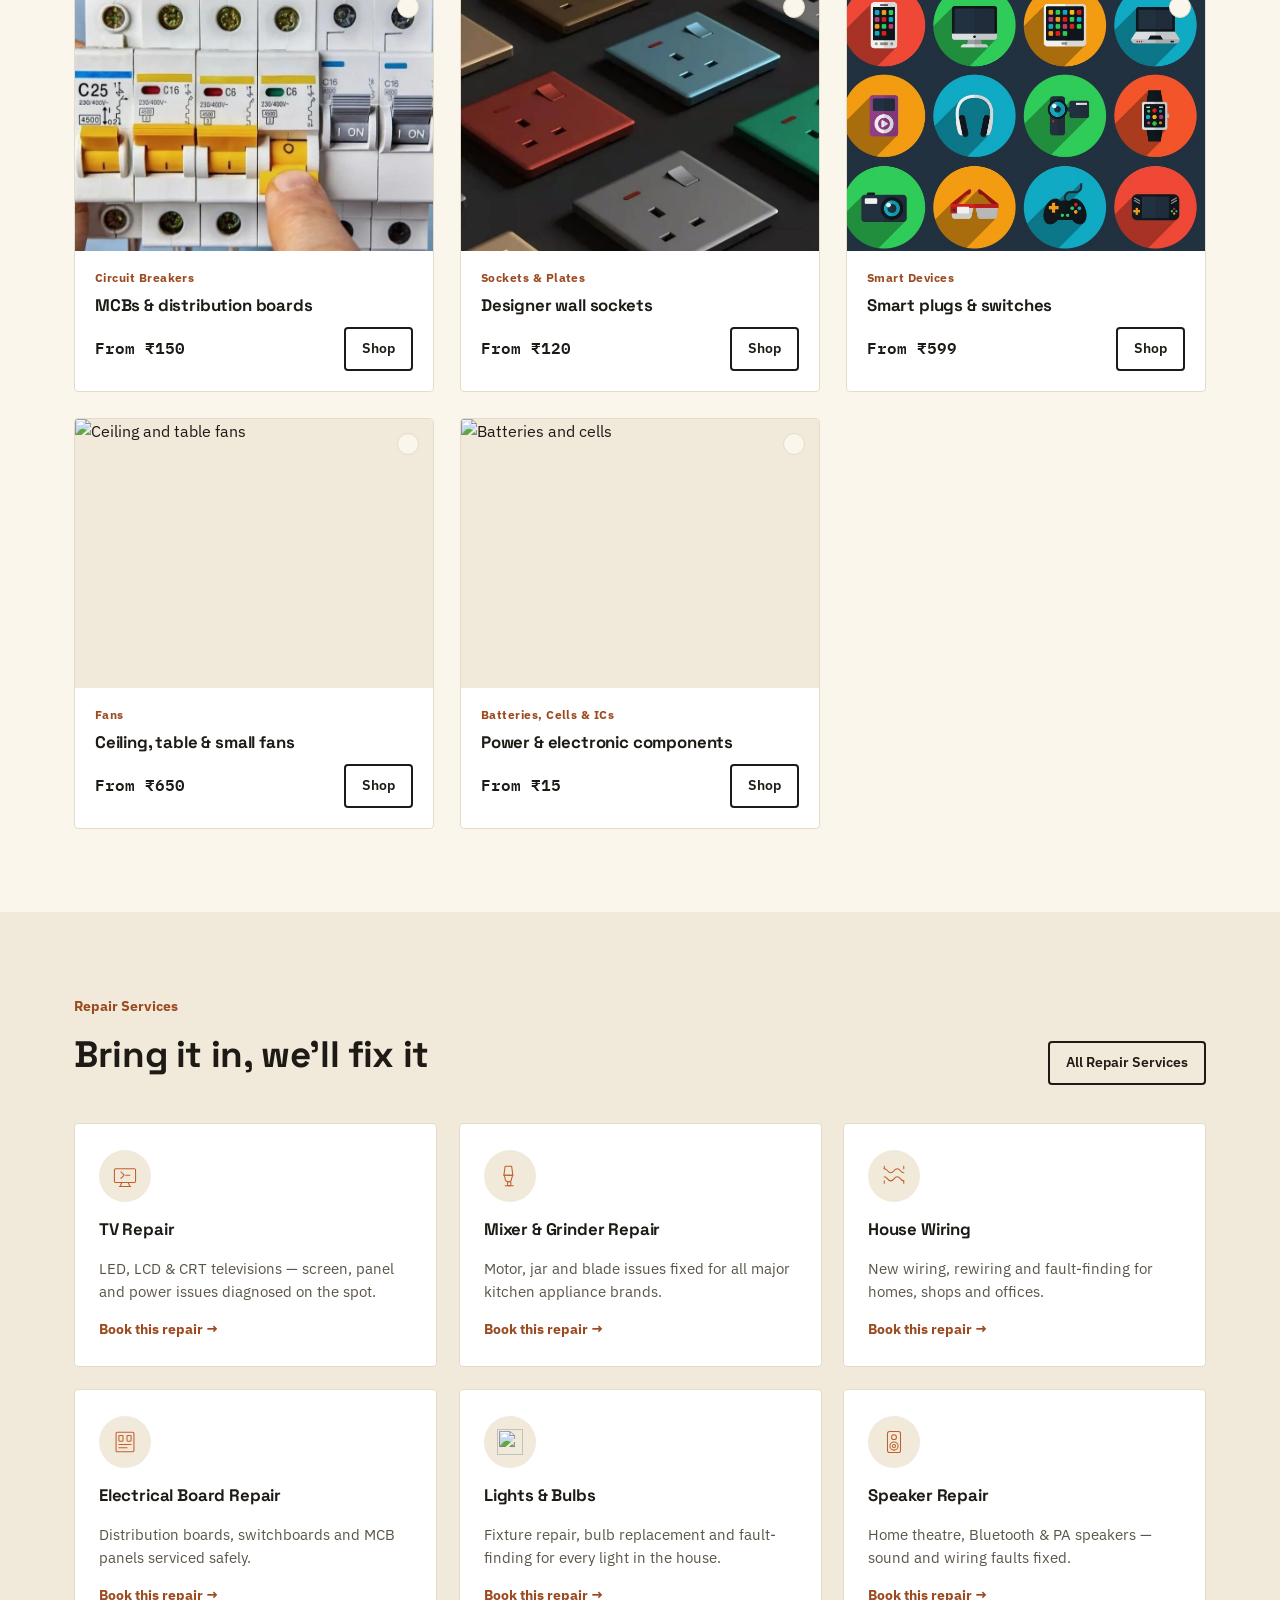
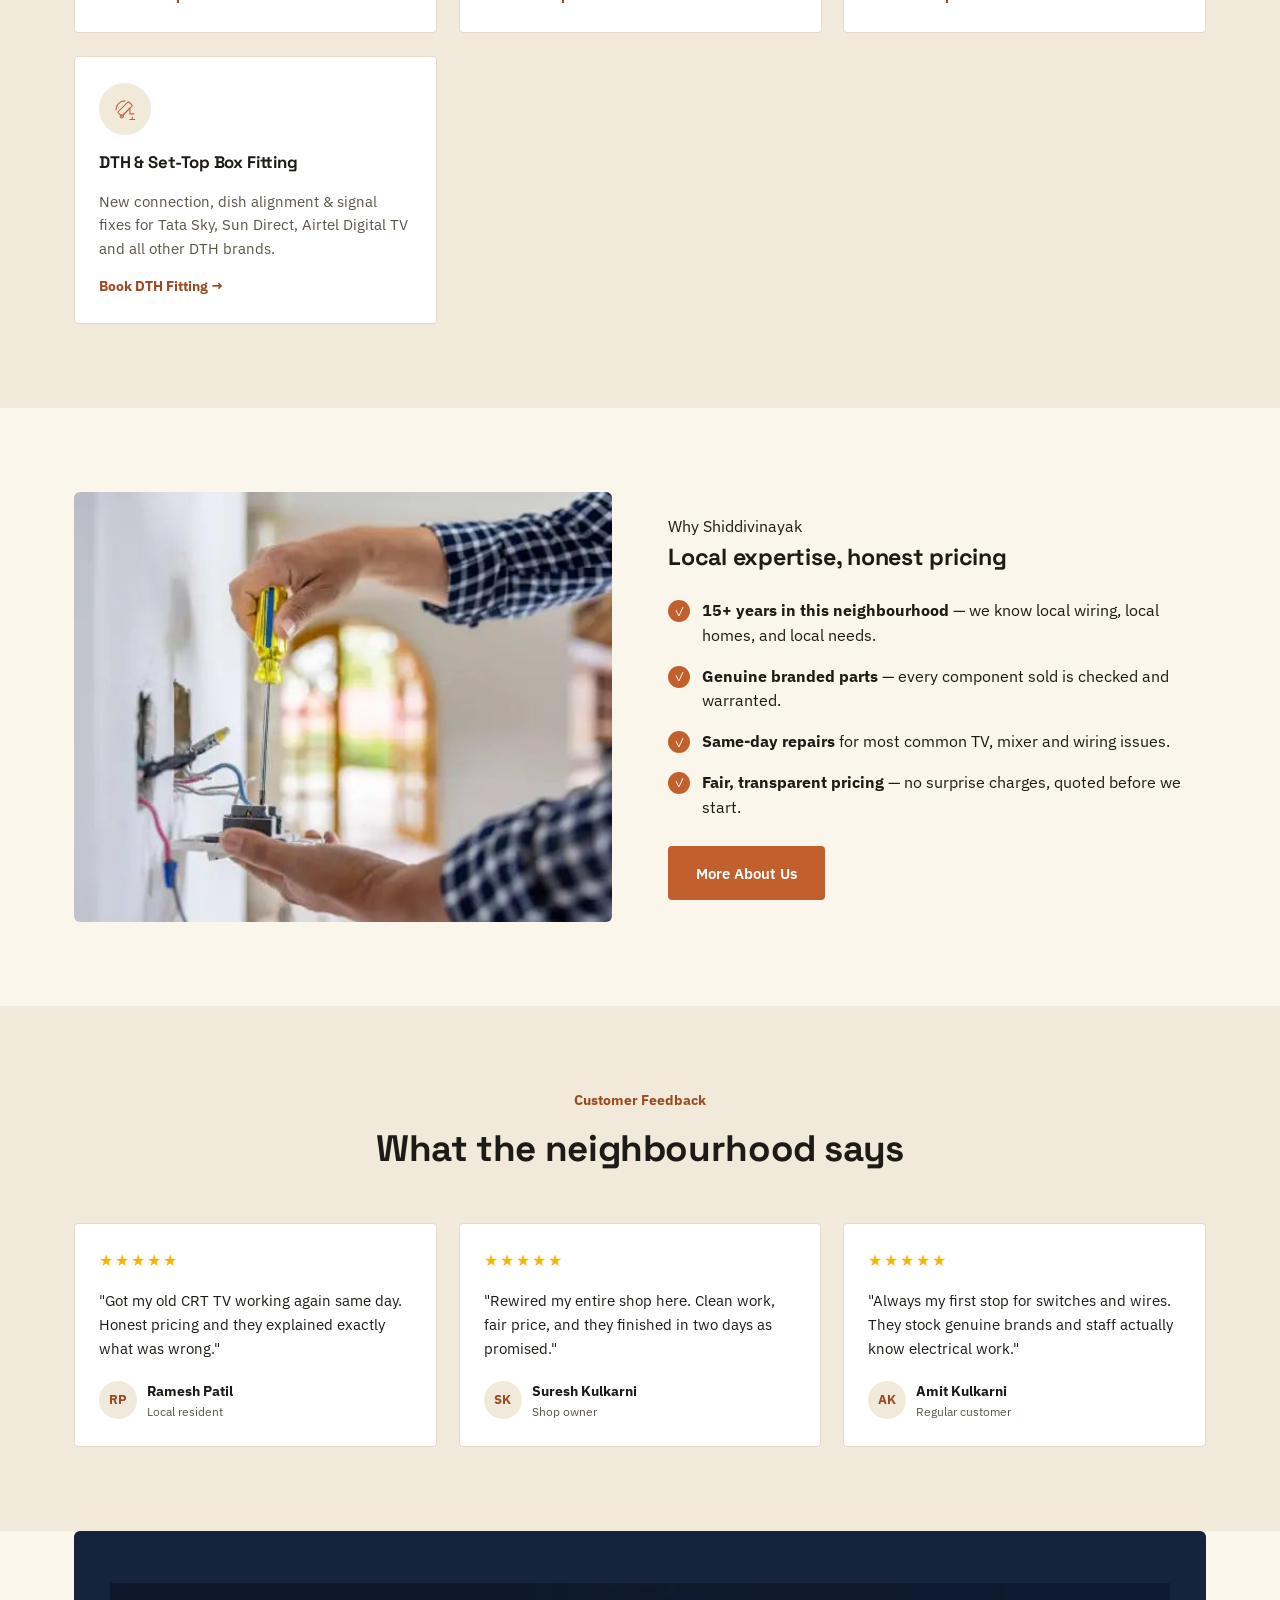
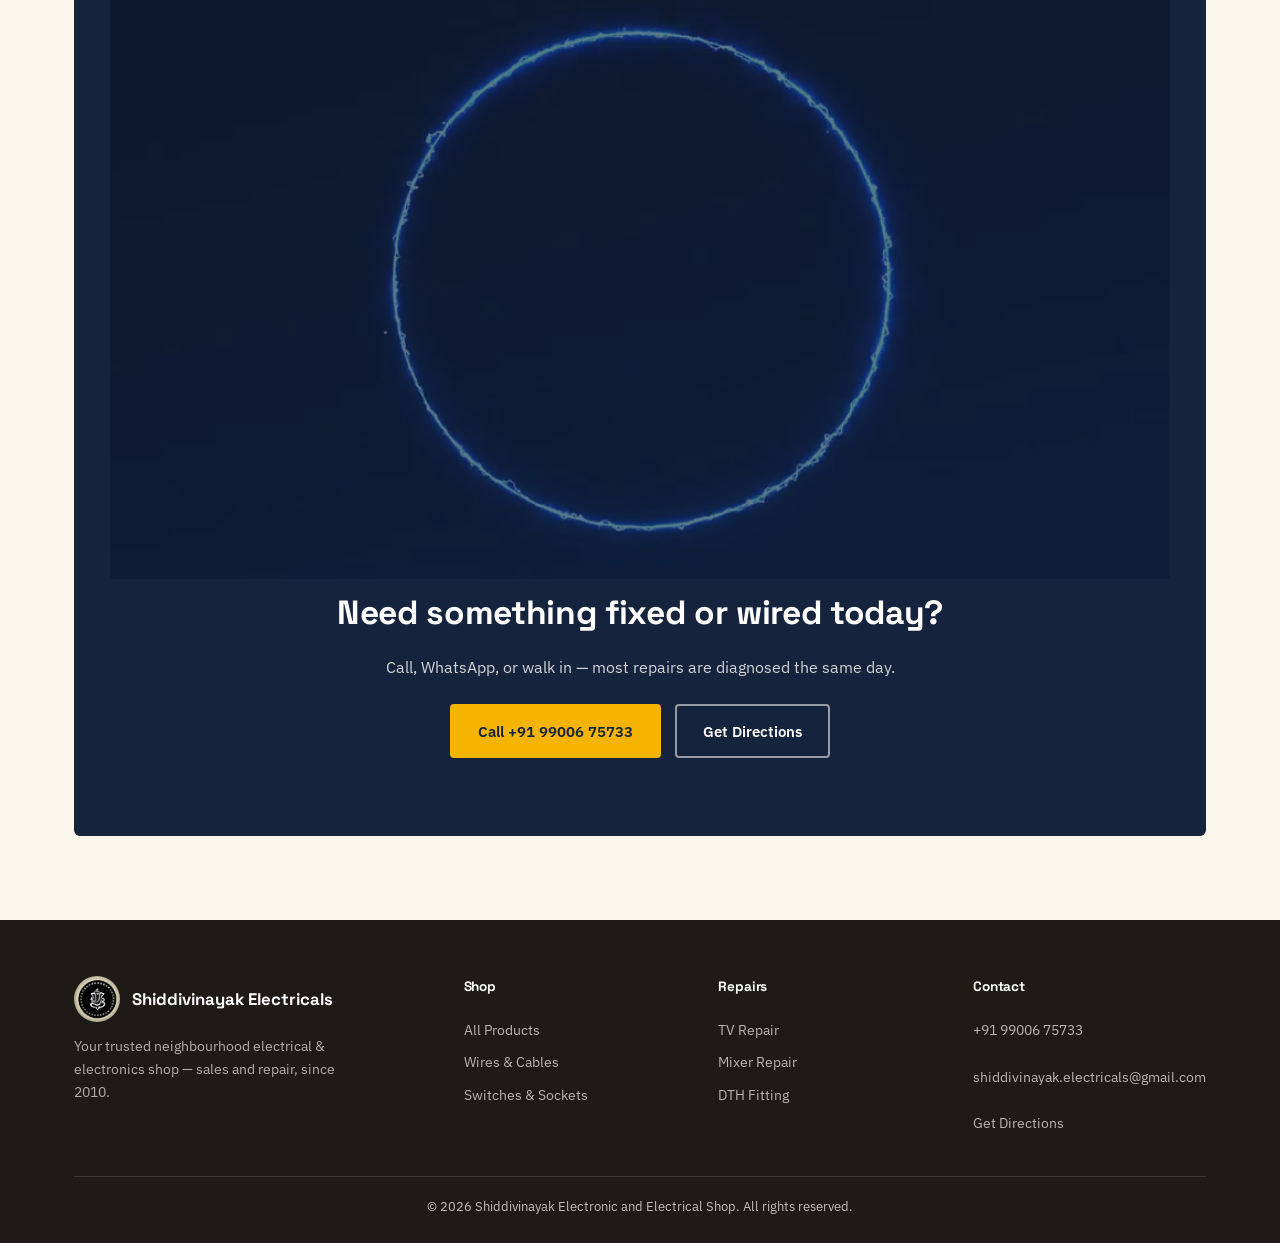
==== commit 4673b9e3: "change the review person name" ====
--- a/index.html
+++ b/index.html
@@ -301,7 +301,7 @@
       <div class="testi-card">
         <div class="stars">★★★★★</div>
         <p class="quote">"Rewired my entire shop here. Clean work, fair price, and they finished in two days as promised."</p>
-        <div class="testi-person"><div class="testi-avatar">SK</div><div><div class="name">Sanjay Khanai</div><div class="role">Shop owner</div></div></div>
+        <div class="testi-person"><div class="testi-avatar">SK</div><div><div class="name">Suresh Kulkarni</div><div class="role">Shop owner</div></div></div>
       </div>
       <div class="testi-card">
         <div class="stars">★★★★★</div>
